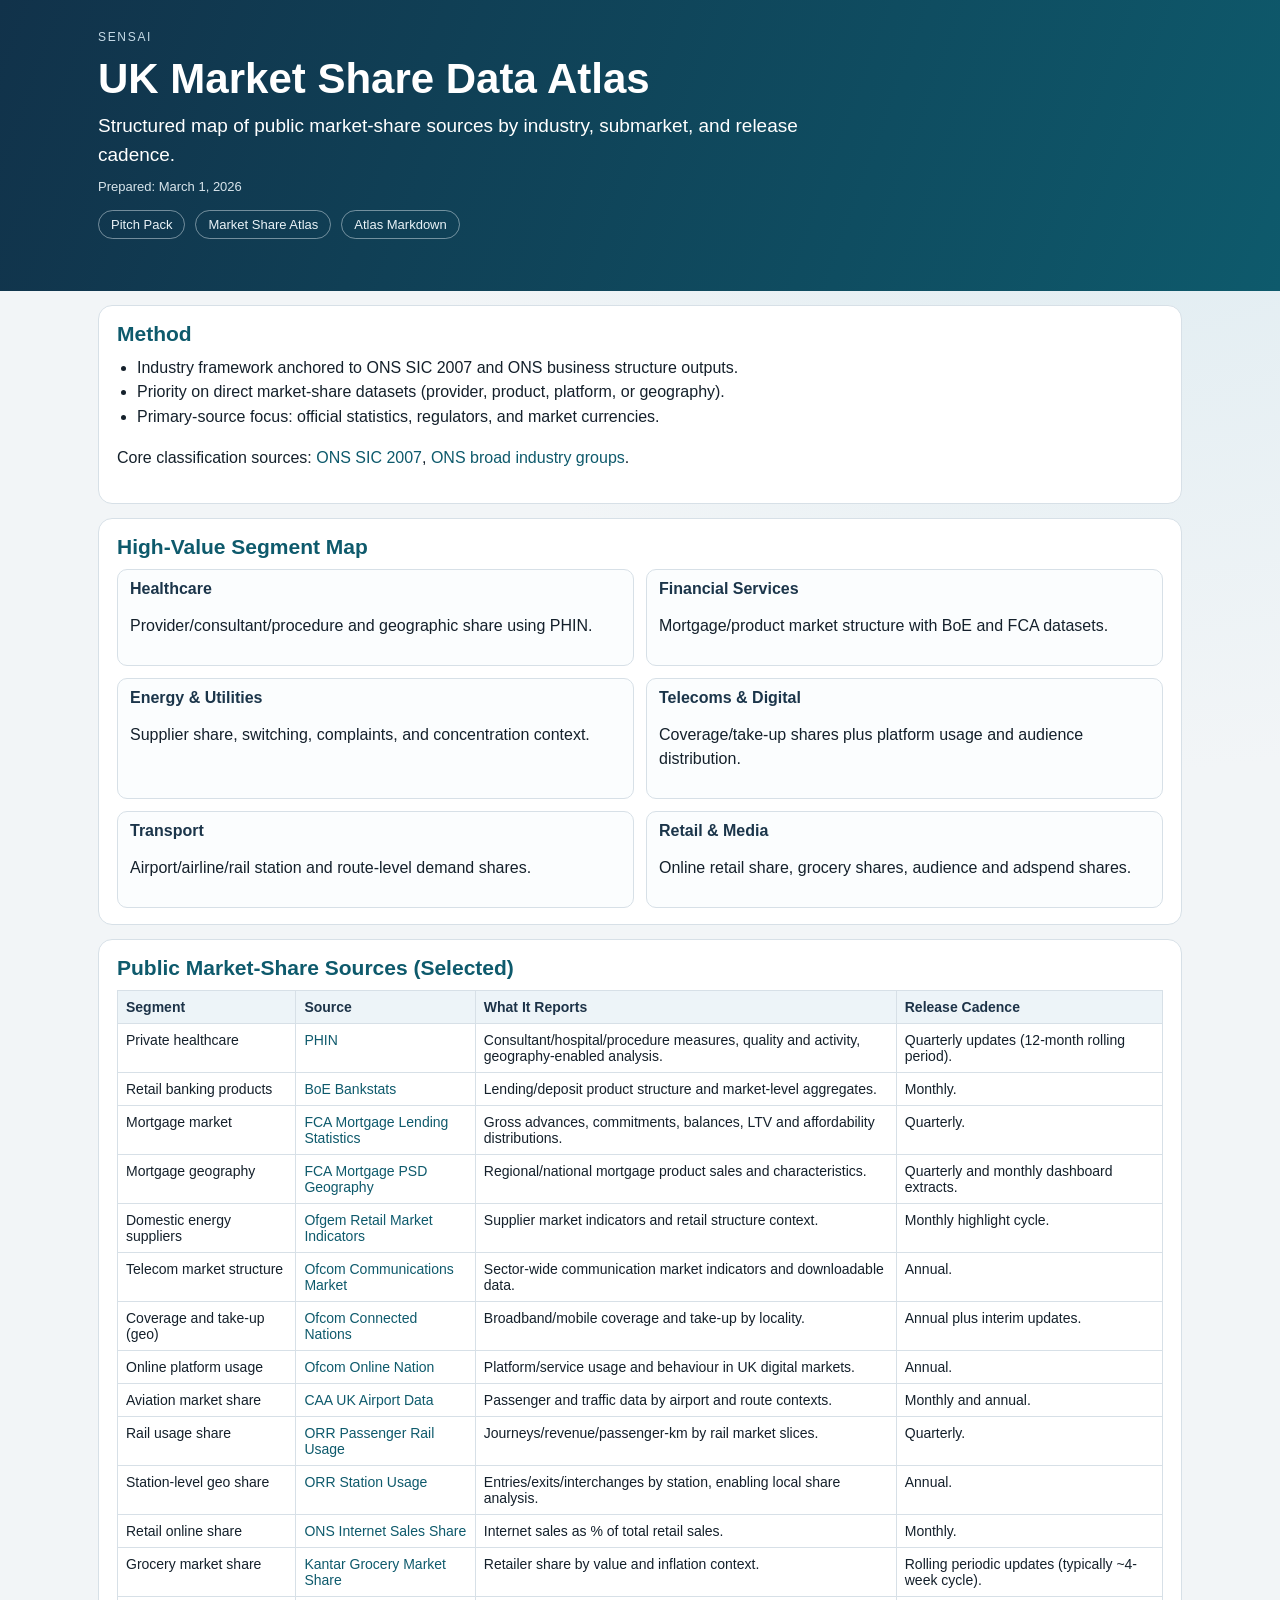
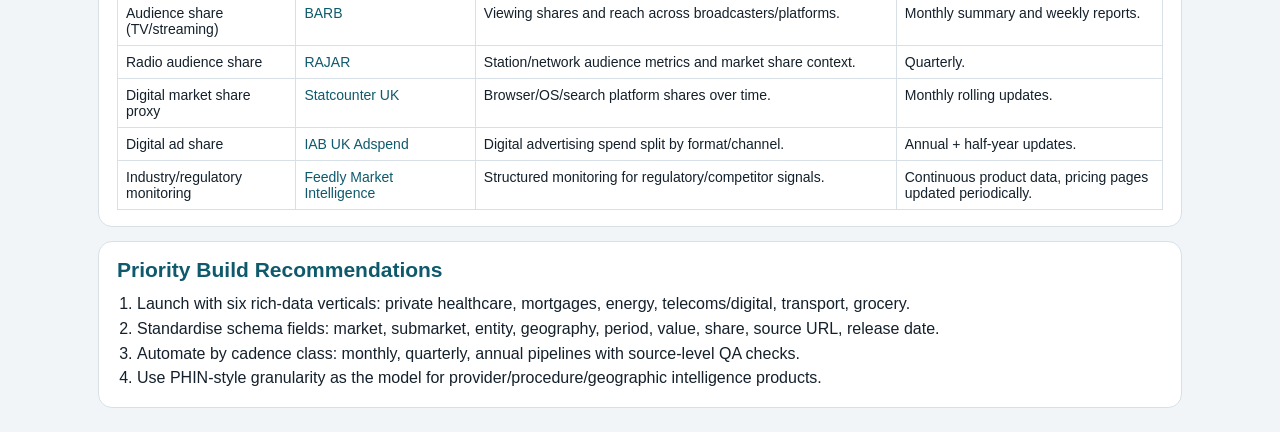
==== docs/publish/site/market-share-atlas.html @ 4563d9d1 "Add Market Share Atlas page to GitHub Pages site" ====
<!doctype html>
<html lang="en">
<head>
  <meta charset="utf-8" />
  <meta name="viewport" content="width=device-width, initial-scale=1" />
  <title>Sensai Market Share Atlas</title>
  <link rel="stylesheet" href="./styles.css" />
</head>
<body>
  <header class="hero">
    <div class="wrap">
      <p class="kicker">Sensai</p>
      <h1>UK Market Share Data Atlas</h1>
      <p class="sub">Structured map of public market-share sources by industry, submarket, and release cadence.</p>
      <p class="meta">Prepared: March 1, 2026</p>
      <nav class="topnav">
        <a href="./index.html">Pitch Pack</a>
        <a href="./market-share-atlas.html">Market Share Atlas</a>
        <a href="../uk-market-share-data-atlas.md">Atlas Markdown</a>
      </nav>
    </div>
  </header>

  <main class="wrap">
    <section>
      <h2>Method</h2>
      <ul>
        <li>Industry framework anchored to ONS SIC 2007 and ONS business structure outputs.</li>
        <li>Priority on direct market-share datasets (provider, product, platform, or geography).</li>
        <li>Primary-source focus: official statistics, regulators, and market currencies.</li>
      </ul>
      <p>
        Core classification sources:
        <a href="https://www.ons.gov.uk/methodology/classificationsandstandards/ukstandardindustrialclassificationofeconomicactivities/uksic2007" target="_blank" rel="noreferrer">ONS SIC 2007</a>,
        <a href="https://www.ons.gov.uk/businessindustryandtrade/business/activitysizeandlocation/methodologies/ukbusinessactivitysizeandlocationmethodology" target="_blank" rel="noreferrer">ONS broad industry groups</a>.
      </p>
    </section>

    <section>
      <h2>High-Value Segment Map</h2>
      <div class="grid">
        <article>
          <h3>Healthcare</h3>
          <p>Provider/consultant/procedure and geographic share using PHIN.</p>
        </article>
        <article>
          <h3>Financial Services</h3>
          <p>Mortgage/product market structure with BoE and FCA datasets.</p>
        </article>
        <article>
          <h3>Energy & Utilities</h3>
          <p>Supplier share, switching, complaints, and concentration context.</p>
        </article>
        <article>
          <h3>Telecoms & Digital</h3>
          <p>Coverage/take-up shares plus platform usage and audience distribution.</p>
        </article>
        <article>
          <h3>Transport</h3>
          <p>Airport/airline/rail station and route-level demand shares.</p>
        </article>
        <article>
          <h3>Retail & Media</h3>
          <p>Online retail share, grocery shares, audience and adspend shares.</p>
        </article>
      </div>
    </section>

    <section>
      <h2>Public Market-Share Sources (Selected)</h2>
      <table>
        <thead>
          <tr>
            <th>Segment</th>
            <th>Source</th>
            <th>What It Reports</th>
            <th>Release Cadence</th>
          </tr>
        </thead>
        <tbody>
          <tr>
            <td>Private healthcare</td>
            <td><a href="https://www.phin.org.uk/data/help-with-understanding-and-using-our-healthcare-data" target="_blank" rel="noreferrer">PHIN</a></td>
            <td>Consultant/hospital/procedure measures, quality and activity, geography-enabled analysis.</td>
            <td>Quarterly updates (12-month rolling period).</td>
          </tr>
          <tr>
            <td>Retail banking products</td>
            <td><a href="https://beta.bankofengland.co.uk/statistics/Tables" target="_blank" rel="noreferrer">BoE Bankstats</a></td>
            <td>Lending/deposit product structure and market-level aggregates.</td>
            <td>Monthly.</td>
          </tr>
          <tr>
            <td>Mortgage market</td>
            <td><a href="https://www.fca.org.uk/data/mortgage-lending-statistics" target="_blank" rel="noreferrer">FCA Mortgage Lending Statistics</a></td>
            <td>Gross advances, commitments, balances, LTV and affordability distributions.</td>
            <td>Quarterly.</td>
          </tr>
          <tr>
            <td>Mortgage geography</td>
            <td><a href="https://www.fca.org.uk/data/product-sales-data/mortgage-product-sales-data-geographic-area" target="_blank" rel="noreferrer">FCA Mortgage PSD Geography</a></td>
            <td>Regional/national mortgage product sales and characteristics.</td>
            <td>Quarterly and monthly dashboard extracts.</td>
          </tr>
          <tr>
            <td>Domestic energy suppliers</td>
            <td><a href="https://www.ofgem.gov.uk/retail-market-indicators" target="_blank" rel="noreferrer">Ofgem Retail Market Indicators</a></td>
            <td>Supplier market indicators and retail structure context.</td>
            <td>Monthly highlight cycle.</td>
          </tr>
          <tr>
            <td>Telecom market structure</td>
            <td><a href="https://www.ofcom.org.uk/phones-and-broadband/service-quality/the-communications-market-2025" target="_blank" rel="noreferrer">Ofcom Communications Market</a></td>
            <td>Sector-wide communication market indicators and downloadable data.</td>
            <td>Annual.</td>
          </tr>
          <tr>
            <td>Coverage and take-up (geo)</td>
            <td><a href="https://www.ofcom.org.uk/phones-and-broadband/coverage-and-speeds/connected-nations-20252" target="_blank" rel="noreferrer">Ofcom Connected Nations</a></td>
            <td>Broadband/mobile coverage and take-up by locality.</td>
            <td>Annual plus interim updates.</td>
          </tr>
          <tr>
            <td>Online platform usage</td>
            <td><a href="https://www.ofcom.org.uk/media-use-and-attitudes/online-habits/online-nation" target="_blank" rel="noreferrer">Ofcom Online Nation</a></td>
            <td>Platform/service usage and behaviour in UK digital markets.</td>
            <td>Annual.</td>
          </tr>
          <tr>
            <td>Aviation market share</td>
            <td><a href="https://www.caa.co.uk/data-and-analysis/uk-aviation-market/airports/uk-airport-data/" target="_blank" rel="noreferrer">CAA UK Airport Data</a></td>
            <td>Passenger and traffic data by airport and route contexts.</td>
            <td>Monthly and annual.</td>
          </tr>
          <tr>
            <td>Rail usage share</td>
            <td><a href="https://dataportal.orr.gov.uk/statistics/usage/passenger-rail-usage/" target="_blank" rel="noreferrer">ORR Passenger Rail Usage</a></td>
            <td>Journeys/revenue/passenger-km by rail market slices.</td>
            <td>Quarterly.</td>
          </tr>
          <tr>
            <td>Station-level geo share</td>
            <td><a href="https://dataportal.orr.gov.uk/statistics/usage/estimates-of-station-usage/" target="_blank" rel="noreferrer">ORR Station Usage</a></td>
            <td>Entries/exits/interchanges by station, enabling local share analysis.</td>
            <td>Annual.</td>
          </tr>
          <tr>
            <td>Retail online share</td>
            <td><a href="https://www.ons.gov.uk/businessindustryandtrade/retailindustry/timeseries/j4mc" target="_blank" rel="noreferrer">ONS Internet Sales Share</a></td>
            <td>Internet sales as % of total retail sales.</td>
            <td>Monthly.</td>
          </tr>
          <tr>
            <td>Grocery market share</td>
            <td><a href="https://www.kantar.com/uki/Campaigns/Grocery-Market-Share" target="_blank" rel="noreferrer">Kantar Grocery Market Share</a></td>
            <td>Retailer share by value and inflation context.</td>
            <td>Rolling periodic updates (typically ~4-week cycle).</td>
          </tr>
          <tr>
            <td>Audience share (TV/streaming)</td>
            <td><a href="https://www.barb.co.uk/monthly-viewing-summary/" target="_blank" rel="noreferrer">BARB</a></td>
            <td>Viewing shares and reach across broadcasters/platforms.</td>
            <td>Monthly summary and weekly reports.</td>
          </tr>
          <tr>
            <td>Radio audience share</td>
            <td><a href="https://www.rajar.co.uk/" target="_blank" rel="noreferrer">RAJAR</a></td>
            <td>Station/network audience metrics and market share context.</td>
            <td>Quarterly.</td>
          </tr>
          <tr>
            <td>Digital market share proxy</td>
            <td><a href="https://gs.statcounter.com/browser-market-share/all/united-kingdom" target="_blank" rel="noreferrer">Statcounter UK</a></td>
            <td>Browser/OS/search platform shares over time.</td>
            <td>Monthly rolling updates.</td>
          </tr>
          <tr>
            <td>Digital ad share</td>
            <td><a href="https://www.iabuk.com/adspend" target="_blank" rel="noreferrer">IAB UK Adspend</a></td>
            <td>Digital advertising spend split by format/channel.</td>
            <td>Annual + half-year updates.</td>
          </tr>
          <tr>
            <td>Industry/regulatory monitoring</td>
            <td><a href="https://feedly.com/market-intelligence/pricing" target="_blank" rel="noreferrer">Feedly Market Intelligence</a></td>
            <td>Structured monitoring for regulatory/competitor signals.</td>
            <td>Continuous product data, pricing pages updated periodically.</td>
          </tr>
        </tbody>
      </table>
    </section>

    <section>
      <h2>Priority Build Recommendations</h2>
      <ol>
        <li>Launch with six rich-data verticals: private healthcare, mortgages, energy, telecoms/digital, transport, grocery.</li>
        <li>Standardise schema fields: market, submarket, entity, geography, period, value, share, source URL, release date.</li>
        <li>Automate by cadence class: monthly, quarterly, annual pipelines with source-level QA checks.</li>
        <li>Use PHIN-style granularity as the model for provider/procedure/geographic intelligence products.</li>
      </ol>
    </section>
  </main>
</body>
</html>
---- docs/publish/site/styles.css ----
:root {
  --bg: #f2f5f7;
  --card: #ffffff;
  --ink: #14202b;
  --muted: #4b6072;
  --brand: #0e5a6c;
  --accent: #d17f31;
  --line: #d7e0e7;
}

* {
  box-sizing: border-box;
}

body {
  margin: 0;
  font-family: "Segoe UI", Tahoma, Arial, sans-serif;
  color: var(--ink);
  background: radial-gradient(circle at 90% 0%, #dbeaf0 0, transparent 33%), var(--bg);
}

.wrap {
  max-width: 1120px;
  margin: 0 auto;
  padding: 0 18px 24px;
}

.hero {
  background: linear-gradient(110deg, #11324a, #0e5a6c);
  color: #fff;
  padding: 28px 0;
}

.topnav {
  margin-top: 12px;
  display: flex;
  gap: 10px;
  flex-wrap: wrap;
}

.topnav a {
  color: #eaf3f8;
  border: 1px solid rgba(234, 243, 248, 0.45);
  border-radius: 999px;
  padding: 6px 12px;
  font-size: 13px;
  text-decoration: none;
}

.topnav a:hover {
  background: rgba(255, 255, 255, 0.14);
}

.kicker {
  margin: 0;
  color: #c6dbe7;
  text-transform: uppercase;
  letter-spacing: 0.14em;
  font-size: 12px;
}

h1 {
  margin: 8px 0 8px;
  font-size: 42px;
}

.sub {
  margin: 0;
  font-size: 19px;
  max-width: 780px;
}

.meta {
  margin: 8px 0 0;
  font-size: 13px;
  color: #d8e5ec;
}

section {
  background: var(--card);
  border: 1px solid var(--line);
  border-radius: 14px;
  margin-top: 14px;
  padding: 16px 18px;
}

h2 {
  margin: 0 0 10px;
  color: var(--brand);
  font-size: 21px;
}

h3 {
  margin: 0 0 8px;
  color: #1b354a;
  font-size: 16px;
}

p, li {
  line-height: 1.55;
}

ul, ol {
  margin: 8px 0 0 20px;
  padding: 0;
}

a {
  color: var(--brand);
  text-decoration: none;
}

a:hover {
  text-decoration: underline;
}

.grid {
  display: grid;
  grid-template-columns: repeat(2, minmax(0, 1fr));
  gap: 12px;
}

.grid article {
  border: 1px solid var(--line);
  border-radius: 10px;
  padding: 10px 12px;
  background: #fbfdfe;
}

table {
  width: 100%;
  border-collapse: collapse;
  font-size: 14px;
}

th, td {
  border: 1px solid var(--line);
  padding: 8px;
  vertical-align: top;
  text-align: left;
}

th {
  background: #edf4f8;
  color: #1d3348;
}

@media (max-width: 880px) {
  .grid {
    grid-template-columns: 1fr;
  }

  h1 {
    font-size: 34px;
  }
}
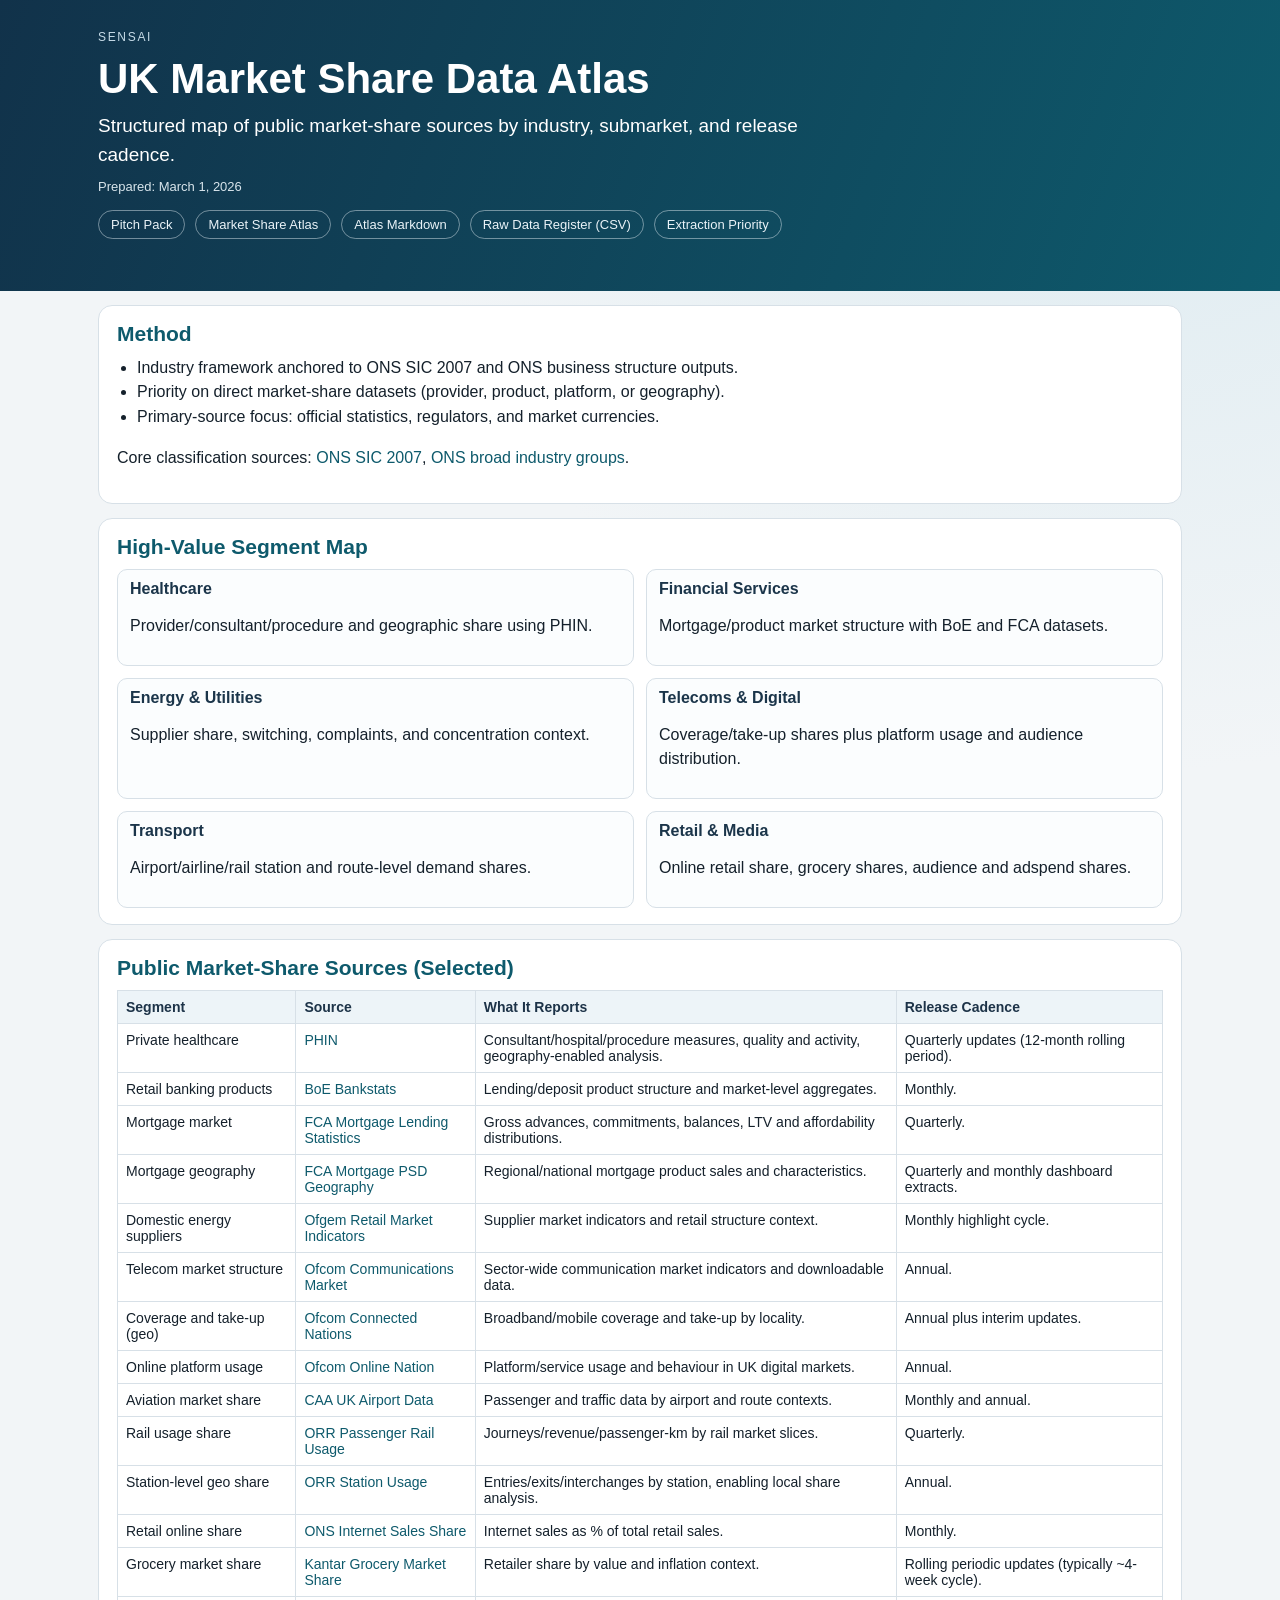
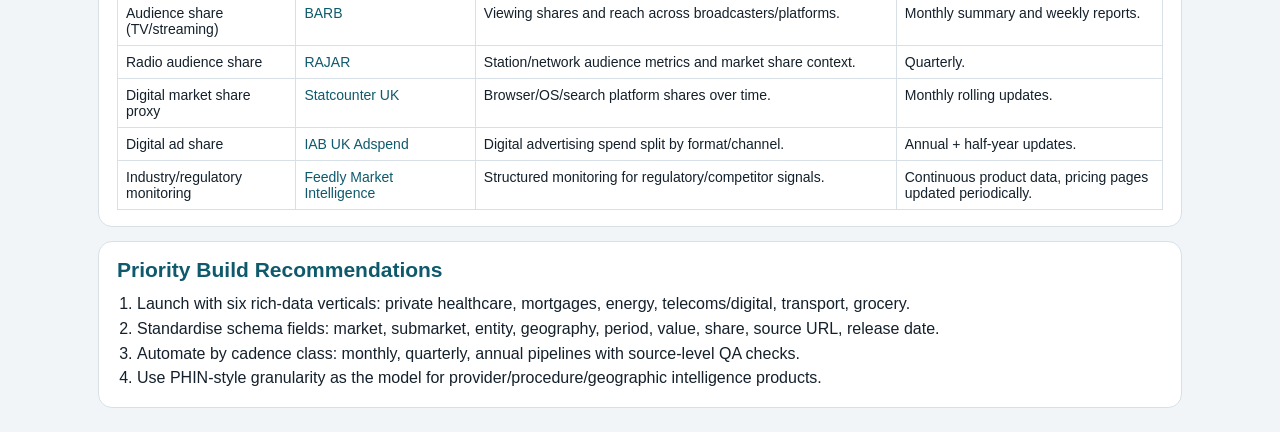
==== commit 075df366: "Add raw market-share source register and extraction priority guide" ====
--- a/docs/publish/site/market-share-atlas.html
+++ b/docs/publish/site/market-share-atlas.html
@@ -17,6 +17,8 @@
         <a href="./index.html">Pitch Pack</a>
         <a href="./market-share-atlas.html">Market Share Atlas</a>
         <a href="../uk-market-share-data-atlas.md">Atlas Markdown</a>
+        <a href="../uk-market-share-raw-data-register.csv">Raw Data Register (CSV)</a>
+        <a href="../raw-data-extraction-priority.md">Extraction Priority</a>
       </nav>
     </div>
   </header>
@@ -202,4 +204,3 @@
   </main>
 </body>
 </html>
-
